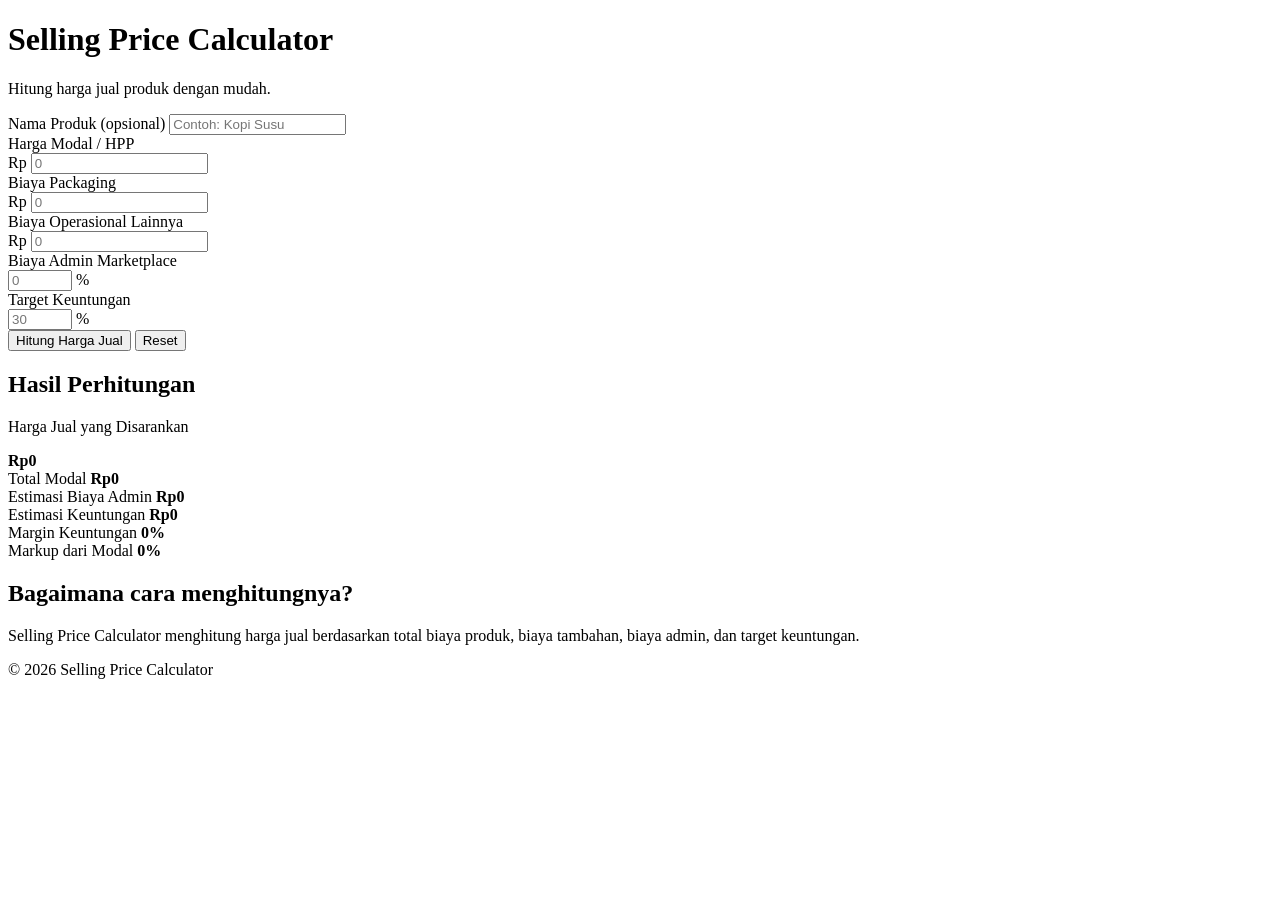
==== index.html @ f233ec9a "Create index.html" ====
<!DOCTYPE html>
<html lang="id">
<head>
  <meta charset="UTF-8">
  <meta name="viewport" content="width=device-width, initial-scale=1.0">

  <title>Selling Price Calculator - Kalkulator Harga Jual</title>
  <meta
    name="description"
    content="Hitung harga jual produk dengan mudah berdasarkan modal, biaya tambahan, biaya admin, dan target keuntungan."
  >

  <link rel="stylesheet" href="style.css">
</head>

<body>

  <main class="container">

    <header class="header">
      <h1>Selling Price Calculator</h1>
      <p>Hitung harga jual produk dengan mudah.</p>
    </header>

    <section class="calculator-card">

      <div class="form-group">
        <label for="productName">Nama Produk <span>(opsional)</span></label>
        <input
          type="text"
          id="productName"
          placeholder="Contoh: Kopi Susu"
        >
      </div>

      <div class="form-group">
        <label for="costPrice">Harga Modal / HPP</label>
        <div class="input-wrapper">
          <span>Rp</span>
          <input
            type="number"
            id="costPrice"
            min="0"
            placeholder="0"
          >
        </div>
      </div>

      <div class="form-group">
        <label for="packagingCost">Biaya Packaging</label>
        <div class="input-wrapper">
          <span>Rp</span>
          <input
            type="number"
            id="packagingCost"
            min="0"
            placeholder="0"
          >
        </div>
      </div>

      <div class="form-group">
        <label for="otherCost">Biaya Operasional Lainnya</label>
        <div class="input-wrapper">
          <span>Rp</span>
          <input
            type="number"
            id="otherCost"
            min="0"
            placeholder="0"
          >
        </div>
      </div>

      <div class="form-group">
        <label for="platformFee">Biaya Admin Marketplace</label>
        <div class="input-wrapper">
          <input
            type="number"
            id="platformFee"
            min="0"
            max="99"
            step="0.1"
            placeholder="0"
          >
          <span>%</span>
        </div>
      </div>

      <div class="form-group">
        <label for="profitTarget">Target Keuntungan</label>
        <div class="input-wrapper">
          <input
            type="number"
            id="profitTarget"
            min="0"
            max="99"
            step="0.1"
            placeholder="30"
          >
          <span>%</span>
        </div>
      </div>

      <button id="calculateBtn">Hitung Harga Jual</button>

      <button id="resetBtn" class="reset-button">Reset</button>

    </section>

    <section id="result" class="result-card hidden">

      <h2>Hasil Perhitungan</h2>

      <div class="recommended-price">
        <p>Harga Jual yang Disarankan</p>
        <strong id="sellingPrice">Rp0</strong>
      </div>

      <div class="result-row">
        <span>Total Modal</span>
        <strong id="totalCost">Rp0</strong>
      </div>

      <div class="result-row">
        <span>Estimasi Biaya Admin</span>
        <strong id="platformCost">Rp0</strong>
      </div>

      <div class="result-row">
        <span>Estimasi Keuntungan</span>
        <strong id="profitAmount">Rp0</strong>
      </div>

      <div class="result-row">
        <span>Margin Keuntungan</span>
        <strong id="profitMargin">0%</strong>
      </div>

      <div class="result-row">
        <span>Markup dari Modal</span>
        <strong id="markup">0%</strong>
      </div>

    </section>

    <section class="info-section">
      <h2>Bagaimana cara menghitungnya?</h2>
      <p>
        Selling Price Calculator menghitung harga jual berdasarkan total
        biaya produk, biaya tambahan, biaya admin, dan target keuntungan.
      </p>
    </section>

    <footer>
      <p>© 2026 Selling Price Calculator</p>
    </footer>

  </main>

  <script src="script.js"></script>

</body>
</html>
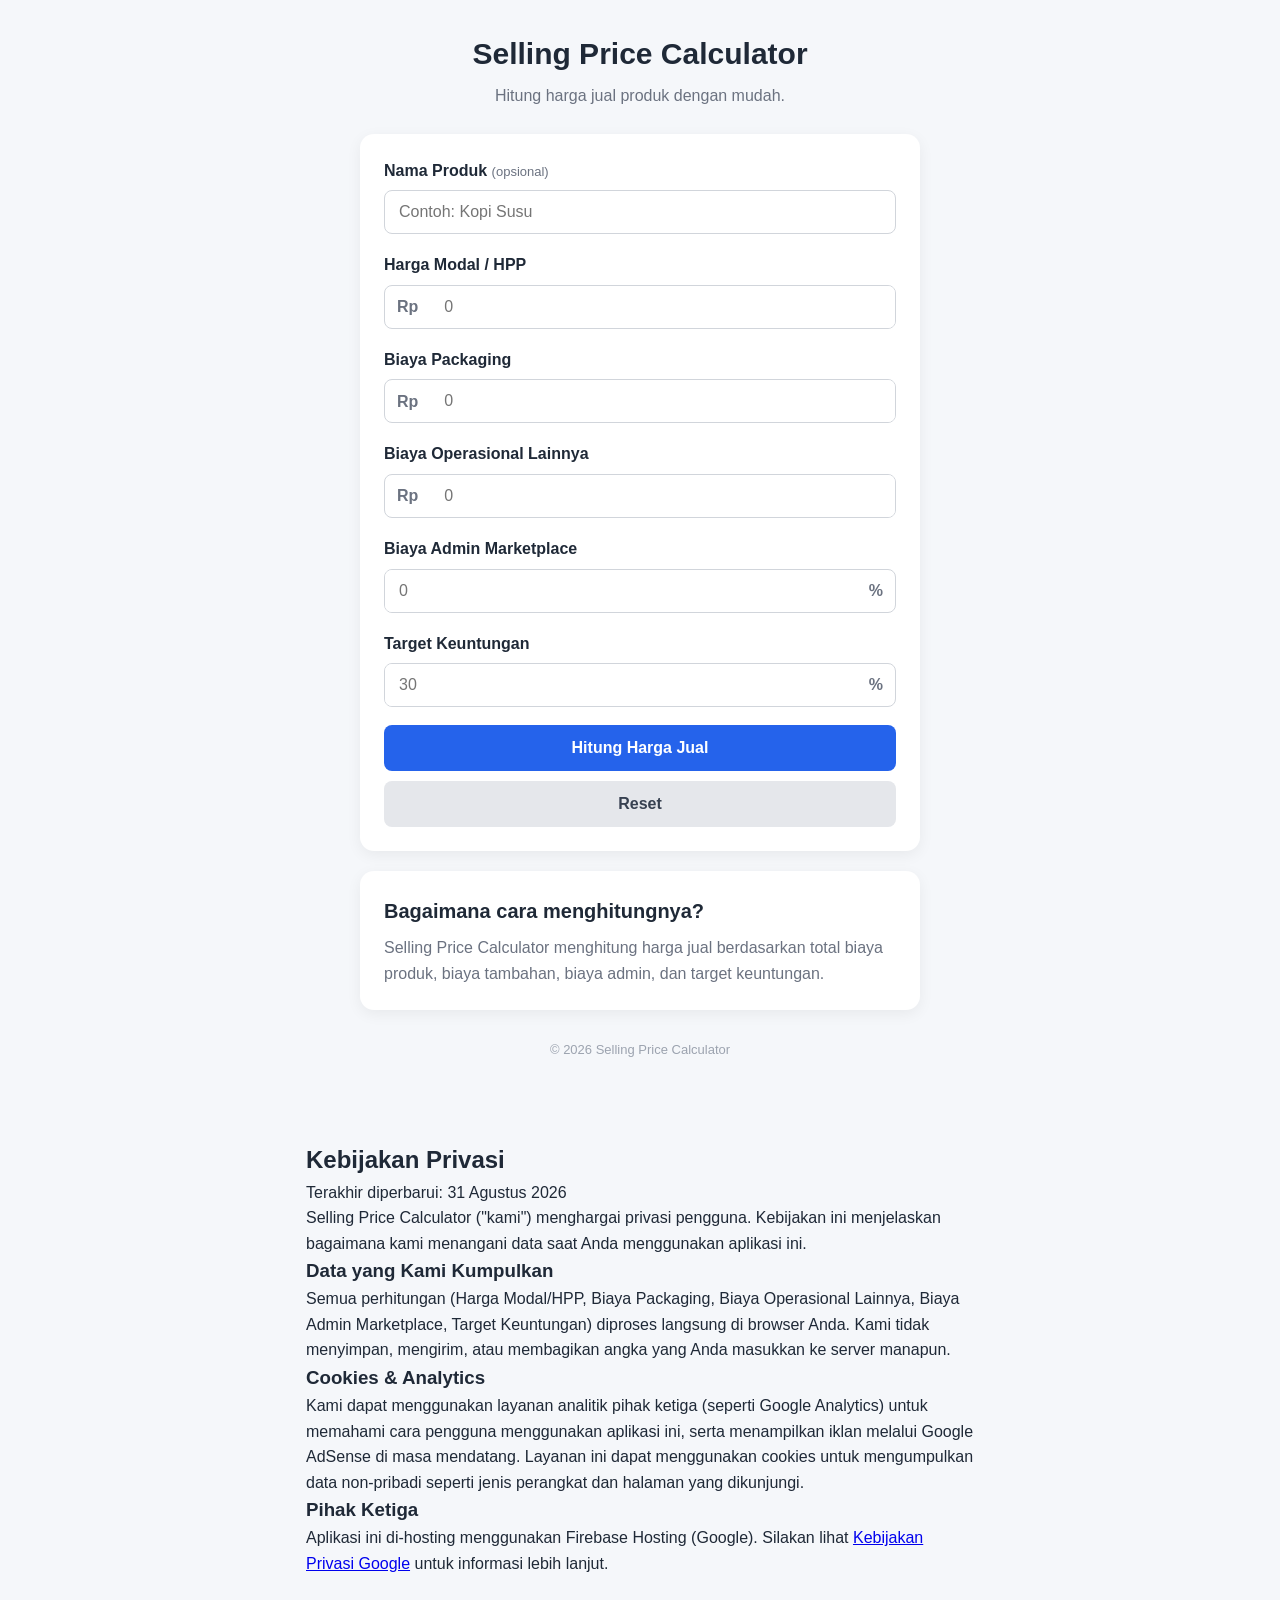
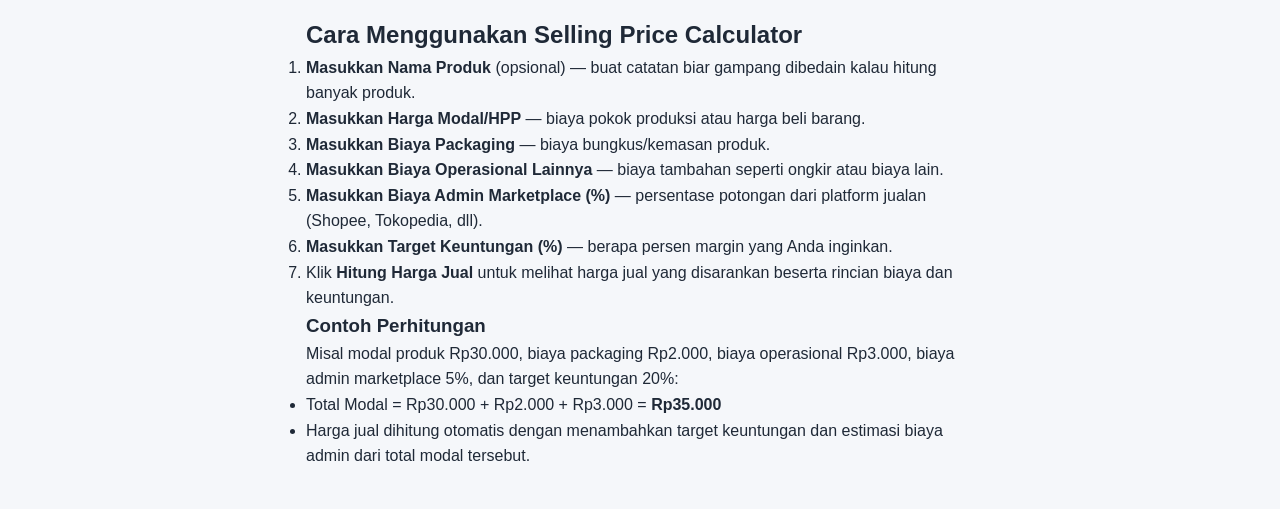
==== commit 70dc0fd9: "Update index.html" ====
--- a/index.html
+++ b/index.html
@@ -159,6 +159,44 @@
   </main>
 
   <script src="script.js"></script>
-
+<style>
+  body {
+    display: block !important;
+  }
+</style>
+<section id="privacy-policy" style="max-width:700px;margin:40px auto;padding:0 16px;">
+  <h2>Kebijakan Privasi</h2>
+  <p>Terakhir diperbarui: 31 Agustus 2026</p>
+
+  <p>Selling Price Calculator ("kami") menghargai privasi pengguna. Kebijakan ini menjelaskan bagaimana kami menangani data saat Anda menggunakan aplikasi ini.</p>
+
+  <h3>Data yang Kami Kumpulkan</h3>
+  <p>Semua perhitungan (Harga Modal/HPP, Biaya Packaging, Biaya Operasional Lainnya, Biaya Admin Marketplace, Target Keuntungan) diproses langsung di browser Anda. Kami tidak menyimpan, mengirim, atau membagikan angka yang Anda masukkan ke server manapun.</p>
+
+  <h3>Cookies & Analytics</h3>
+  <p>Kami dapat menggunakan layanan analitik pihak ketiga (seperti Google Analytics) untuk memahami cara pengguna menggunakan aplikasi ini, serta menampilkan iklan melalui Google AdSense di masa mendatang. Layanan ini dapat menggunakan cookies untuk mengumpulkan data non-pribadi seperti jenis perangkat dan halaman yang dikunjungi.</p>
+
+  <h3>Pihak Ketiga</h3>
+  <p>Aplikasi ini di-hosting menggunakan Firebase Hosting (Google). Silakan lihat <a href="https://policies.google.com/privacy" target="_blank" rel="noopener">Kebijakan Privasi Google</a> untuk informasi lebih lanjut.</p>
+</section>
+  <section id="cara-pakai" style="max-width:700px;margin:40px auto;padding:0 16px;">
+  <h2>Cara Menggunakan Selling Price Calculator</h2>
+  <ol>
+    <li><strong>Masukkan Nama Produk</strong> (opsional) — buat catatan biar gampang dibedain kalau hitung banyak produk.</li>
+    <li><strong>Masukkan Harga Modal/HPP</strong> — biaya pokok produksi atau harga beli barang.</li>
+    <li><strong>Masukkan Biaya Packaging</strong> — biaya bungkus/kemasan produk.</li>
+    <li><strong>Masukkan Biaya Operasional Lainnya</strong> — biaya tambahan seperti ongkir atau biaya lain.</li>
+    <li><strong>Masukkan Biaya Admin Marketplace (%)</strong> — persentase potongan dari platform jualan (Shopee, Tokopedia, dll).</li>
+    <li><strong>Masukkan Target Keuntungan (%)</strong> — berapa persen margin yang Anda inginkan.</li>
+    <li>Klik <strong>Hitung Harga Jual</strong> untuk melihat harga jual yang disarankan beserta rincian biaya dan keuntungan.</li>
+  </ol>
+
+  <h3>Contoh Perhitungan</h3>
+  <p>Misal modal produk Rp30.000, biaya packaging Rp2.000, biaya operasional Rp3.000, biaya admin marketplace 5%, dan target keuntungan 20%:</p>
+  <ul>
+    <li>Total Modal = Rp30.000 + Rp2.000 + Rp3.000 = <strong>Rp35.000</strong></li>
+    <li>Harga jual dihitung otomatis dengan menambahkan target keuntungan dan estimasi biaya admin dari total modal tersebut.</li>
+  </ul>
+  </section>
 </body>
 </html>
--- a/style.css
+++ b/style.css
@@ -0,0 +1,193 @@
+* {
+  box-sizing: border-box;
+  margin: 0;
+  padding: 0;
+}
+
+body {
+  font-family: Arial, sans-serif;
+  background: #f5f7fa;
+  color: #1f2937;
+  line-height: 1.6;
+}
+
+.container {
+  width: 100%;
+  max-width: 600px;
+  margin: 0 auto;
+  padding: 30px 20px;
+}
+
+.header {
+  text-align: center;
+  margin-bottom: 25px;
+}
+
+.header h1 {
+  font-size: 30px;
+  margin-bottom: 5px;
+}
+
+.header p {
+  color: #6b7280;
+}
+
+.calculator-card,
+.result-card,
+.info-section {
+  background: #ffffff;
+  border-radius: 14px;
+  padding: 24px;
+  margin-bottom: 20px;
+  box-shadow: 0 4px 15px rgba(0, 0, 0, 0.06);
+}
+
+.form-group {
+  margin-bottom: 18px;
+}
+
+.form-group label {
+  display: block;
+  font-weight: 600;
+  margin-bottom: 7px;
+}
+
+.form-group label span {
+  font-weight: normal;
+  color: #6b7280;
+  font-size: 13px;
+}
+
+input {
+  width: 100%;
+  padding: 12px 14px;
+  border: 1px solid #d1d5db;
+  border-radius: 8px;
+  font-size: 16px;
+  outline: none;
+}
+
+input:focus {
+  border-color: #2563eb;
+}
+
+.input-wrapper {
+  display: flex;
+  align-items: center;
+  border: 1px solid #d1d5db;
+  border-radius: 8px;
+  overflow: hidden;
+  background: #ffffff;
+}
+
+.input-wrapper span {
+  padding: 0 12px;
+  color: #6b7280;
+  font-weight: 600;
+}
+
+.input-wrapper input {
+  border: none;
+  border-radius: 0;
+}
+
+.input-wrapper input:focus {
+  border: none;
+}
+
+button {
+  width: 100%;
+  border: none;
+  border-radius: 8px;
+  padding: 14px;
+  font-size: 16px;
+  font-weight: 700;
+  cursor: pointer;
+  background: #2563eb;
+  color: #ffffff;
+}
+
+button:hover {
+  opacity: 0.9;
+}
+
+.reset-button {
+  margin-top: 10px;
+  background: #e5e7eb;
+  color: #374151;
+}
+
+.hidden {
+  display: none;
+}
+
+.result-card h2 {
+  margin-bottom: 18px;
+}
+
+.recommended-price {
+  text-align: center;
+  padding: 20px;
+  background: #f0fdf4;
+  border-radius: 10px;
+  margin-bottom: 20px;
+}
+
+.recommended-price p {
+  font-size: 14px;
+  color: #166534;
+}
+
+.recommended-price strong {
+  display: block;
+  font-size: 30px;
+  margin-top: 5px;
+}
+
+.result-row {
+  display: flex;
+  justify-content: space-between;
+  gap: 20px;
+  padding: 12px 0;
+  border-bottom: 1px solid #e5e7eb;
+}
+
+.result-row:last-child {
+  border-bottom: none;
+}
+
+.info-section h2 {
+  font-size: 20px;
+  margin-bottom: 8px;
+}
+
+.info-section p {
+  color: #6b7280;
+}
+
+footer {
+  text-align: center;
+  color: #9ca3af;
+  font-size: 13px;
+  padding: 10px;
+}
+
+@media (max-width: 480px) {
+  .container {
+    padding: 20px 14px;
+  }
+
+  .header h1 {
+    font-size: 25px;
+  }
+
+  .calculator-card,
+  .result-card,
+  .info-section {
+    padding: 18px;
+  }
+
+  .recommended-price strong {
+    font-size: 26px;
+  }
+}
